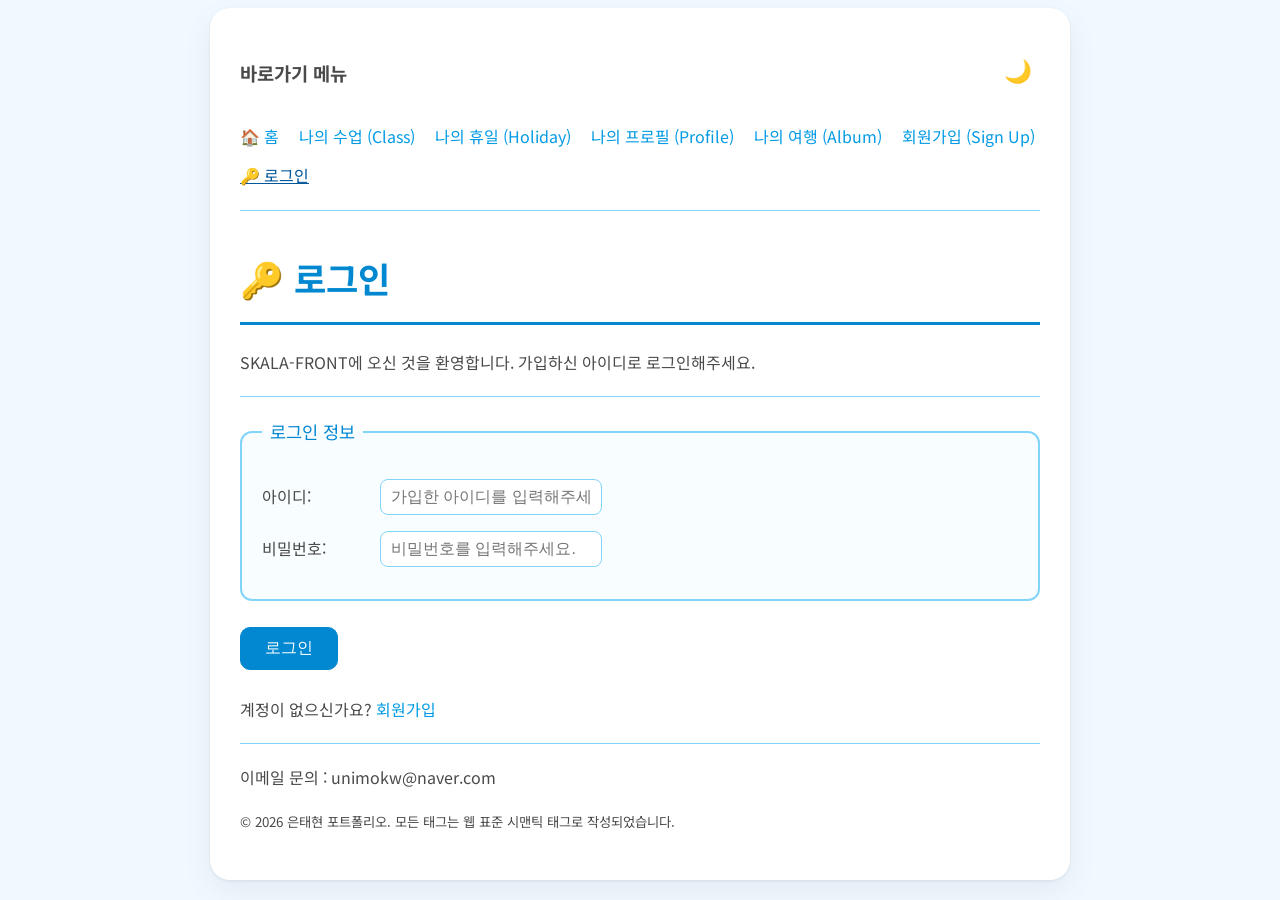
==== html/login.html @ 41a881f4 "0718 과제 - 로그인/로그아웃/마이페이지 로컬 스토리지 구현" ====
<!DOCTYPE html>
<html lang="ko">
    <head>
        <meta charset="UTF-8">
        <meta name="viewport" content="width=device-width, initial-scale=1.0">
        <title>로그인</title>
        <link rel="icon" href="data:image/svg+xml,<svg xmlns='http://www.w3.org/2000/svg' viewBox='0 0 100 100'><text y='.9em' font-size='90'>🪐</text></svg>">
        <link rel="stylesheet" href="../css/style.css">
    </head>
    <body>
        <div class="container">
            <nav>
                <div class="nav-top">
                    <h3>바로가기 메뉴</h3>
                    <div class="nav-top-right">
                        <span id="auth-status" class="auth-status"></span>
                        <button type="button" id="theme-toggle" class="theme-toggle-btn" aria-label="다크모드 전환">🌙</button>
                    </div>
                </div>
                <ul>
                    <li><a href="index.html">🏠 홈</a></li>
                    <li><a href="myClass.html">나의 수업 (Class)</a></li>
                    <li><a href="myHoliday.html">나의 휴일 (Holiday)</a></li>
                    <li><a href="myProfile.html">나의 프로필 (Profile)</a></li>
                    <li><a href="myTrip.html">나의 여행 (Album)</a></li>
                    <li><a href="signUp.html">회원가입 (Sign Up)</a></li>
                    <li id="nav-login-item"><a href="login.html" aria-current="page">🔑 로그인</a></li>
                </ul>
            </nav>
            <hr>

            <h1>🔑 로그인</h1>
            <p>SKALA-FRONT에 오신 것을 환영합니다. 가입하신 아이디로 로그인해주세요.</p>
            <hr>

            <form id="loginForm">
                <fieldset>
                    <legend>로그인 정보</legend>
                    <p class="form-row">
                        <label for="loginId">아이디: </label>
                        <input type="text" id="loginId" name="loginId" class="form-input" required placeholder="가입한 아이디를 입력해주세요.">
                    </p>
                    <p class="form-row">
                        <label for="loginPw">비밀번호: </label>
                        <input type="password" id="loginPw" name="loginPw" class="form-input" required placeholder="비밀번호를 입력해주세요.">
                    </p>
                </fieldset>

                <p id="login-error" class="form-error" hidden>아이디 또는 비밀번호가 일치하지 않습니다.</p>

                <input type="submit" class="btn-submit" value="로그인">
            </form>

            <p>계정이 없으신가요? <a href="signUp.html">회원가입</a></p>

            <hr>
            <footer>
                <p>이메일 문의 : unimokw@naver.com</p>
                <p><small>© 2026 은태현 포트폴리오. 모든 태그는 웹 표준 시맨틱 태그로 작성되었습니다.</small></p>
            </footer>
        </div>
        <script src="../script/themeToggle.js"></script>
        <script src="../script/auth.js"></script>
    </body>
</html>
---- css/style.css ----
/*
    구글 폰트 서버에서 폰트 2종을 불러옴. @import는 파일 맨 위에 있어야 적용됨.
    Poor Story(손글씨 느낌)는 .hero-title 시그니처 타이틀 전용으로만 쓰고,
    본문 전반은 가독성 좋은 Noto Sans KR로 통일함.
*/
@import url('https://fonts.googleapis.com/css2?family=Poor+Story&display=swap');
@import url('https://fonts.googleapis.com/css2?family=Noto+Sans+KR:wght@400;500;700&display=swap');

/* =========================================
   [CSS Variables] 색상 팔레트
   ========================================= */

/*
    :root는 문서 전체(html 최상위)를 가리키는 선택자. 여기에 --변수명: 값; 형태로 커스텀 프로퍼티(CSS 변수)를
    선언해두면, 파일 어디서든 var(--변수명)으로 꺼내 쓸 수 있음.
    지금까지는 #0288d1, #81d4fa 같은 색상 코드가 파일 곳곳에 그대로 반복돼서, 나중에 "메인 색을 바꾸고 싶다"
    같은 요청이 오면 하드코딩된 값을 일일이 찾아서 고쳐야 했음. 변수로 한 곳에 모아두면 여기 값 하나만
    바꿔도 그 변수를 쓰는 모든 곳이 한 번에 바뀌고, 이름(--color-primary 등)만 봐도 "어떤 역할의 색인지"
    바로 알 수 있어서 가독성도 좋아짐.
*/
:root {
    --color-primary: #0288d1;
    --color-primary-dark: #01579b;
    --color-secondary: #00acc1;
    --color-link: #039be5;
    --color-text: #4a4a4a;
    --color-bg: #f0f9ff;
    --color-bg-soft: #f8fdff;
    --color-white: #ffffff;
    --color-border: #81d4fa;
    --color-border-light: #e1f5fe;
    --color-accent-light: #b3e5fc;
    --color-error: #e53935;
    --color-success: #2e7d32;
}

/*
    다크모드 팔레트. 라이트 팔레트와 변수 "이름"은 완전히 동일하고 "값"만 다르게 다시 선언함
    (--color-white가 다크모드에서는 어두운 카드 배경색을 가리키는 식) — 그래서 body/.container/th
    같은 기존 규칙은 하나도 안 건드려도 이 블록이 활성화되는 순간 전체 색이 자동으로 다크 버전으로 바뀜.

    두 가지 방식으로 다크모드를 켤 수 있게 함:
    1) @media (prefers-color-scheme: dark) — 운영체제/브라우저 자체가 다크모드면 아무 설정 없이도 자동 적용.
       단, 사용자가 script/themeToggle.js 버튼으로 "라이트"를 직접 선택했을 수도 있으니,
       :root:not([data-theme="light"])로 "명시적으로 라이트를 고르지 않은 경우에만" 적용되게 예외 처리함.
    2) :root[data-theme="dark"] — JS가 <html data-theme="dark">를 붙였을 때 강제 적용.
       속성 선택자라 미디어쿼리보다 우선순위가 높아서, 시스템이 라이트여도 사용자가 다크를 고르면 이게 이김.
*/
@media (prefers-color-scheme: dark) {
    :root:not([data-theme="light"]) {
        --color-primary: #4fc3f7;
        --color-primary-dark: #81d4fa;
        --color-secondary: #26c6da;
        --color-link: #4fc3f7;
        --color-text: #e0e0e0;
        --color-bg: #10181f;
        --color-bg-soft: #16212a;
        --color-white: #1c2830;
        --color-border: #35505c;
        --color-border-light: #24333c;
        --color-accent-light: #2c4653;
        --color-error: #ef5350;
        --color-success: #66bb6a;
    }
}

:root[data-theme="dark"] {
    --color-primary: #4fc3f7;
    --color-primary-dark: #81d4fa;
    --color-secondary: #26c6da;
    --color-link: #4fc3f7;
    --color-text: #e0e0e0;
    --color-bg: #10181f;
    --color-bg-soft: #16212a;
    --color-white: #1c2830;
    --color-border: #35505c;
    --color-border-light: #24333c;
    --color-accent-light: #2c4653;
    --color-error: #ef5350;
    --color-success: #66bb6a;
}

/* =========================================
   [미션1] 전체 테마 및 텍스트 Styling
   ========================================= */

/*
    body: 페이지 전체 기본값. font-family/color는 자식 요소가 따로 지정 안 하면 그대로 상속됨.
    font-family 바꾸면 전체 글씨체, color 바꾸면 기본 글자색, background-color 바꾸면 전체 배경 톤이 바뀜.
    line-height는 줄간격(font-size 배수) - 키우면 문단이 여유롭게, 줄이면 촘촘해짐.
*/
body {
    font-family: 'Noto Sans KR', sans-serif;
    line-height: 1.7;
    color: var(--color-text);
    background-color: var(--color-bg);
}

/*
    h1/h2: 제목 태그 꾸미기. body보다 구체적인 선택자라 color가 우선 적용됨.
    font-size(rem = 기본 16px 기준 배수)로 크기, padding으로 테두리 안쪽 여백,
    border-bottom/left로 강조선을 넣어 본문과 구분되게 함.
    h1은 밑줄형(border-bottom), h2는 왼쪽 세로띠형(border-left)으로 서로 다른 느낌을 줌.
*/
h1 {
    color: var(--color-primary);
    font-size: 2.2rem;
    padding: 14px 0;
    border-bottom: 3px solid var(--color-primary);
}

h2 {
    color: var(--color-secondary);
    font-size: 1.6rem;
    padding: 8px 0 8px 12px;
    border-left: 6px solid var(--color-secondary);
}

/*
    hr: 지금까지 별도 규칙이 없어서 브라우저 기본 스타일(테두리 입체 음영 효과)에만 의존했음.
    기본 스타일은 브라우저/줌 배율에 따라 두께나 색 톤이 미묘하게 달라 보일 수 있어서,
    모든 페이지에서 완전히 똑같이 보이도록 border를 지우고 border-top 한 줄로 직접 그림.
*/
hr {
    border: none;
    border-top: 1px solid var(--color-border);
    margin: 20px 0;
}

/*
    a / a:hover: 링크 스타일. text-decoration: none으로 기본 밑줄을 없애고,
    :hover(마우스를 올렸을 때만 적용되는 가상 클래스)에서 색을 진하게 바꾸고 밑줄을 다시 보여줘서
    "클릭 가능한 상태"를 알려줌.
*/
a {
    color: var(--color-link);
    text-decoration: none;
}

a:hover {
    color: var(--color-primary-dark);
    text-decoration: underline;
}

/* =========================================
   [미션2] 박스 모델의 이해
   ========================================= */

/*
    .container: 클래스 선택자(.클래스명)라 class="container"가 붙은 요소에만 적용됨.
    width로 박스의 가로 폭을 제한하고, margin: 0 auto(위아래 0, 좌우 auto)를 주면
    브라우저가 남는 좌우 공간을 똑같이 나눠 가져서 박스 자체가 화면 가운데로 이동함
    (박스 모델을 이용한 대표적인 가운데 정렬 방법).
    border/padding/background-color는 이 박스를 하나의 카드처럼 보이게 꾸며줌
    (padding은 테두리 안쪽 여백, border는 테두리 선).
*/
.container {
    width: 800px;
    margin: 0 auto;
    padding: 30px;
    background-color: var(--color-white);
    border-radius: 20px;
    box-shadow: 0 1px 3px rgba(15, 23, 42, 0.08), 0 12px 32px rgba(15, 23, 42, 0.06);
}

/*
    myTrip.html 전용: .trip-card(여행 사진+설명)와 .video-card(브이로그 영상)를
    그룹 선택자(,)로 묶어서 같은 카드 스타일을 한 번에 적용함.
    background-color/border로 경계를 주고, padding(안쪽 여백)과
    margin(카드 사이 바깥 여백)을 줘서 서로 분리된 카드처럼 보이게 함.
*/
.trip-card,
.video-card {
    background-color: var(--color-bg);
    border: 1px solid var(--color-border);
    padding: 16px;
    margin: 16px 0;
    text-align: center;
}

/*
    myClass.html 전용: 시간표 table 꾸미기.
    table의 width로 테이블 전체 가로 폭을, th/td의 padding으로 셀 안쪽 여백을 넉넉하게 줘서
    답답해 보이지 않게 하고, border로 각 셀의 경계를 명확히 함.
    th는 배경색+글자색을 반전시켜 "제목 행"임을 구분되게 함.
    tr:nth-child(even)은 짝수 번째 행에만 배경색을 줘서 줄무늬(지브라) 효과를 내고,
    tr:hover는 마우스를 올린 행만 강조색으로 바뀌어 지금 보고 있는 줄을 찾기 쉽게 함.
*/
table {
    width: 100%;
    border: 1px solid var(--color-border);
    border-collapse: collapse;
}

th {
    background-color: var(--color-primary);
    color: var(--color-white);
    padding: 10px;
}

td {
    padding: 10px;
    border: 1px solid var(--color-border-light);
    text-align: center;
    transition: background-color 0.2s ease;
}

tr:nth-child(even) td {
    background-color: var(--color-bg);
}

tr:hover td {
    background-color: var(--color-accent-light);
}

/* =========================================
   [미션3] 가독성 높은 회원가입 폼
   ========================================= */

/*
    1) 입력창 크기 키우기
    signUp.html의 텍스트/비밀번호/날짜 입력창에는 공통으로 class="form-input"을 붙여뒀고,
    select/textarea는 태그 이름 자체로 구분 가능해서 요소 선택자를 그대로 씀.
    padding을 키우면 안쪽 여백이 늘어나 입력창 자체가 커 보이고, font-size를 키우면 글자가 커져 가독성이 좋아짐.
    :focus(입력창을 클릭해서 포커스를 줬을 때만 적용되는 가상 클래스)에서 테두리색을 바꿔서
    지금 어떤 입력창에 커서가 있는지 한눈에 보이게 함.
*/
.form-input,
select,
textarea {
    padding: 8px 10px;
    font-size: 1rem;
    border: 1px solid var(--color-border);
    background-color: var(--color-white);
    color: var(--color-text);
    max-width: 100%;
    border-radius: 8px;
}

.form-input:focus,
select:focus,
textarea:focus {
    border: 1px solid var(--color-primary);
    background-color: var(--color-bg);
}

/*
    2) fieldset 그룹 테두리 다듬기
    브라우저 기본 fieldset 테두리는 얇고 회색이라 밋밋함. border 두께/색을 바꾸고
    padding으로 안쪽 여백을, margin으로 그룹 사이 바깥 여백을 줘서 그룹이 서로 답답하지 않게 분리됨.
    legend(그룹 제목)는 color/font-size로 강조해서 "여기부터 새로운 입력 그룹"임을 알려줌.
*/
fieldset {
    border: 2px solid var(--color-border);
    padding: 16px 20px;
    margin: 16px 0;
    background-color: var(--color-bg-soft);
    border-radius: 12px;
}

legend {
    color: var(--color-primary);
    font-size: 1.1rem;
    padding: 0 8px;
}

/*
    3) 버튼 꾸미기
    .btn-submit(제출)은 배경을 꽉 채운 파란 버튼으로, .btn-reset(초기화)은 테두리만 있는
    흰 배경 버튼으로 구분해서 "이게 더 중요한 동작"이라는 걸 색으로 알려줌.
    :hover에서 색을 진하게/연하게 바꿔서 버튼 위에 마우스가 있음을 알려줌.
*/
.btn-submit {
    background-color: var(--color-primary);
    color: var(--color-white);
    border: 1px solid var(--color-primary);
    padding: 10px 24px;
    font-size: 1rem;
    margin: 10px 8px 10px 0;
    border-radius: 10px;
}

.btn-submit:hover {
    background-color: var(--color-primary-dark);
    border: 1px solid var(--color-primary-dark);
}

.btn-reset {
    background-color: var(--color-white);
    color: var(--color-primary);
    border: 1px solid var(--color-primary);
    padding: 10px 24px;
    font-size: 1rem;
    margin: 10px 8px;
    border-radius: 10px;
}

.btn-reset:hover {
    background-color: var(--color-bg);
}

/* =========================================
   [미션4] Flex와 Grid로 레이아웃 잡기
   ========================================= */

/*
    index.html 전용: "바로가기 메뉴"의 ul을 Flexbox로 바꿈.
    display: flex를 주면 li(원래는 위→아래로 쌓이는 block 요소)들이 가로 한 줄로 나란히 배치됨.
    list-style: none으로 기본 점(•) 마커를 없애고, gap으로 항목 사이 간격을 주고,
    padding: 0으로 ul 기본 들여쓰기를 제거해서 메뉴처럼 보이게 함.
    flex-wrap: wrap을 주면 화면이 좁아져 한 줄에 다 안 들어갈 때 다음 줄로 자연스럽게 넘어감.
*/
nav ul {
    display: flex;
    flex-wrap: wrap;
    list-style: none;
    gap: 12px 20px;
    padding: 0;
}

/*
    지금 보고 있는 페이지의 nav 링크만 aria-current="page"가 붙어있어서, 이 링크를 다르게 강조함.
    font-weight: bold를 쓰면 글자 자체가 넓어져서(특히 한글 굵은 글씨는 폭 차이가 꽤 큼) 페이지마다
    "어떤 링크가 굵어지는지"에 따라 nav 한 줄의 전체 폭이 달라지고, 그 폭이 넘치는 페이지에서만
    마지막 링크가 다음 줄로 밀려나는 문제가 생겼음. 그래서 폭에 영향 없는 underline + color로만 강조함.
*/
nav a[aria-current="page"] {
    color: var(--color-primary-dark);
    text-decoration: underline;
}

/*
    nav 맨 위 줄(제목 + 다크모드 토글 아이콘)을 양 끝으로 벌려 배치함.
    justify-content: space-between이 핵심 - 첫 자식(h3)은 왼쪽 끝, 마지막 자식(버튼)은 오른쪽 끝으로 밀어줌.
*/
.nav-top {
    display: flex;
    justify-content: space-between;
    align-items: center;
}

/* nav-top 오른쪽 끝에 로그인 상태(#auth-status)와 다크모드 토글을 나란히 묶는 컨테이너 */
.nav-top-right {
    display: flex;
    align-items: center;
    gap: 10px;
}

.auth-status {
    display: flex;
    align-items: center;
    gap: 8px;
    font-size: 0.9rem;
}

.auth-logout-btn {
    background: none;
    border: 1px solid var(--color-border);
    border-radius: 8px;
    color: var(--color-text);
    padding: 4px 10px;
    font-size: 0.85rem;
    cursor: pointer;
}

.auth-logout-btn:hover {
    background-color: var(--color-bg);
}

/* signUp.html/login.html 공통: 입력 검증 실패 시 보여주는 에러 문구 */
.form-error {
    color: var(--color-error);
    font-size: 0.9rem;
    margin-top: 4px;
}

/* myPage.html 전용: 정보 저장 성공 시 보여주는 문구 */
.form-success {
    color: var(--color-success);
    font-size: 0.9rem;
    margin-top: 4px;
}

/*
    모든 페이지 nav 오른쪽 끝에 들어가는 다크모드 토글. 테두리/배경 없이 이모지 하나만 아이콘처럼 보이게
    background/border를 없애고 font-size를 키움. hover 시 살짝 커지는 transform으로 클릭 가능함을 알려줌.
*/
.theme-toggle-btn {
    background: none;
    border: none;
    font-size: 1.4rem;
    line-height: 1;
    padding: 4px 8px;
    cursor: pointer;
    transition: transform 0.2s ease;
}

.theme-toggle-btn:hover {
    transform: scale(1.15);
}

/*
    index.html 전용: .content-wrapper(main + aside + hr + footer를 담은 박스)를 Flexbox 컨테이너로 만들어
    main과 aside가 세로로 쌓이지 않고 가로로 나란히 배치되게 함.
    flex-wrap: wrap을 켜두고, hr/footer에는 flex-basis: 100%를 줘서
    "한 줄을 통째로 차지하게" 만들어 강제로 다음 줄로 넘어가게 하는 방식임
    (main+aside가 첫 줄을 이미 꽉 채웠기 때문에, 100%를 요구하는 다음 요소는 자리가 없어 줄바꿈됨).
*/
.content-wrapper {
    display: flex;
    flex-wrap: wrap;
    gap: 20px;
}

/*
    main은 flex: 2, aside는 flex: 1로 줘서 가로 공간을 2:1 비율로 나눠 가짐
    (main이 핵심 콘텐츠라 더 넓게, aside는 보조 정보라 좁게).
*/
.content-wrapper main {
    flex: 2;
    min-width: 0;
}

.content-wrapper aside {
    flex: 1;
    min-width: 0;
}

/* hr, footer, .mini-apps는 항상 자기 줄을 통째로 차지하게 해서 main/aside 아래로 자연스럽게 이어지게 함 */
.content-wrapper hr,
.content-wrapper footer,
.content-wrapper .mini-apps {
    flex-basis: 100%;
}

/*
    myTrip.html 전용: .trip-grid-container(여행 카드 3장을 담은 박스)를 CSS Grid로 바꿔
    카드들을 3열 바둑판 모양으로 배치함.
    grid-template-columns: repeat(3, 1fr)은 "똑같은 폭(1fr)의 열을 3개 만들라"는 뜻이고,
    gap으로 카드 사이 가로/세로 간격을 줌.
*/
.trip-grid-container {
    display: grid;
    grid-template-columns: repeat(3, 1fr);
    gap: 20px;
}

/* 그리드가 이미 gap으로 카드 사이 간격을 만들어주므로, 기존 .trip-card의 위아래 margin은 중복이라 제거함 */
.trip-grid-container .trip-card {
    margin: 0;
}

/*
    카드 안 img 태그에는 HTML width="400" 속성이 박혀 있는데, 3열 그리드에서는 칸 폭이 400px보다 좁아져
    이미지가 카드 밖으로 삐져나올 수 있음. CSS width: 100%로 "부모(카드) 폭에 맞춰라"라고 덮어써서
    칸 크기에 맞게 자연스럽게 줄어들게 하고, height: auto로 원본 가로세로 비율을 유지함.
*/
.trip-grid-container .trip-card img {
    width: 100%;
    height: auto;
}

/*
    signUp.html 전용: 라벨+입력창 한 쌍으로 이루어진 <p class="form-row"> 행들을 Flexbox로 정렬함.
    display: flex + align-items: center로 라벨과 입력창을 세로 가운데 기준으로 나란히 배치하고,
    label에 flex: 0 0 110px(늘어나지도 줄어들지도 않는 고정 110px)를 줘서
    "아이디:", "비밀번호:", "이메일:" 같은 라벨들의 폭이 전부 똑같이 맞춰지게 함
    → 그 뒤에 오는 입력창들의 시작 위치가 세로로 가지런히 정렬되어 보임.
*/
.form-row {
    display: flex;
    align-items: center;
    flex-wrap: wrap;
    gap: 8px;
}

.form-row label {
    flex: 0 0 110px;
    white-space: nowrap;
}

/*
    myProfile.html 전용: 프로필 사진과 타이틀을 담은 header(.profile-header)를 Flexbox로 만듦.
    flex-direction: column을 주면 자식 요소(h1, img)가 HTML에 쓴 순서 그대로 위→아래로 쌓임.
    align-items: flex-start로 왼쪽 정렬을 줘서, 페이지의 나머지 본문(main, footer 등)과
    같은 왼쪽 기준선에 맞춰지게 함(가운데 정렬하면 이 영역만 붕 떠 보이는 느낌이 들어서 제외).
*/
.profile-header {
    display: flex;
    flex-direction: column;
    align-items: flex-start;
    gap: 16px;
}

/* =========================================
   [미션5] 스마트폰에서 보기 (반응형 웹 디자인)
   ========================================= */

/*
    Media Query: 화면 폭이 786px 이하(스마트폰 등 좁은 화면)일 때만 안의 규칙들이 적용됨.
    786px보다 넓은 화면(PC/태블릿)에서는 이 블록이 무시되고 원래(미션4) 스타일 그대로 유지됨.
*/
@media (max-width: 786px) {
    /*
        .container는 width: 800px으로 고정돼 있어서, 화면이 그보다 좁아지면 콘텐츠가 넘쳐
        가로 스크롤이 생기고 레이아웃이 깨짐. 좁은 화면에서는 width: 100%로 바꿔
        "화면 폭에 맞춰라"로 전환하고, box-sizing: border-box로 padding이 폭에 포함되게 해서
        padding 때문에 다시 넘치지 않게 함. padding 자체도 살짝 줄여 여백 낭비를 줄임.
    */
    .container {
        width: 100%;
        box-sizing: border-box;
        padding: 16px;
    }

    /*
        index.html 전용: 미션4에서 가로로 나란히 배치했던 바로가기 메뉴(nav ul)를
        flex-direction: column으로 다시 세로 1열로 쌓음.
    */
    nav ul {
        flex-direction: column;
    }

    /*
        index.html 전용: main과 aside를 가로 2:1로 나눴던 .content-wrapper를
        flex-direction: column으로 바꿔 위아래로 쌓이는 세로 1열 구조로 전환함.
        main { flex: 2 }, aside { flex: 1 } 같은 비율 설정은 flex-direction: column에서는
        가로 폭이 아니라 세로 높이 비율로 해석되어 버리므로, flex-basis를 auto로 되돌려
        각자 내용물 높이만큼만 차지하게 함.
    */
    .content-wrapper {
        flex-direction: column;
    }

    .content-wrapper main,
    .content-wrapper aside {
        flex: auto;
    }

    /*
        myTrip.html 전용: 3열이었던 grid-template-columns를 1열로 바꿔서
        카드가 위아래로 하나씩 쌓이게 함.
    */
    .trip-grid-container {
        grid-template-columns: 1fr;
    }

    /*
        signUp.html 전용: 786px 이하에서는 .form-row를 flex-direction: column으로 바꿔
        라벨이 입력창 위에 오도록 세로로 쌓음. 좁은 화면에서 라벨 폭을 110px로 고정해두면
        입력창이 설 자리가 부족해지므로, flex-basis를 auto로 되돌려 라벨이 자기 글자 길이만큼만 차지하게 함.
    */
    .form-row {
        flex-direction: column;
        align-items: flex-start;
    }

    .form-row label {
        flex-basis: auto;
    }

    /*
        myClass.html 전용: 시간표 table은 열이 많아서 화면이 좁아지면 억지로 욱여넣기보다
        가로 스크롤로 보는 게 더 자연스러움. .table-scroll(table을 감싼 div)에 overflow-x: auto를 줘서
        table 폭이 화면보다 넓어지면 그 부분만 좌우로 스크롤할 수 있게 함(레이아웃 자체는 안 깨짐).
    */
    .table-scroll {
        overflow-x: auto;
    }
}

/* =========================================
   [미션6] 생동감을 불어넣는 애니메이션
   ========================================= */

/*
    1) 부드러운 색 전환: transition은 "어떤 속성이 바뀔 때 그 변화를 몇 초에 걸쳐 서서히 보여줄지"를 정함.
    transition이 없으면 :hover로 색이 바뀌는 순간 색이 즉시(0초) 뚝 바뀌어 딱딱해 보임.
    a(내비게이션 메뉴 링크 포함)는 color가, 버튼들은 background-color/color/border-color가
    :hover 시점에 바뀌므로, 그 속성들에 transition을 걸어 부드럽게 바뀌게 함.
*/
a {
    transition: color 0.2s ease;
}

.btn-submit,
.btn-reset {
    transition: background-color 0.2s ease, color 0.2s ease, border-color 0.2s ease;
}

/*
    2) 여행 카드 호버 효과: 평소엔 은은한 그림자만 있다가, 마우스를 올리면(:hover)
    transform: translateY(-8px)로 카드를 위로 8px 띄우고, box-shadow를 더 크고 진하게 바꿔
    "카드가 화면 위로 떠오르는" 느낌을 줌. transition을 걸어두면 이 변화가 순간이동이 아니라
    부드럽게 떠오르는 움직임으로 보임. 사진 카드(.trip-card)뿐 아니라 브이로그 카드(.video-card)에도
    같은 효과를 줘서 "여행 앨범 카드"라는 느낌을 통일시킴.
*/
.trip-card,
.video-card {
    box-shadow: 0 2px 6px rgba(0, 0, 0, 0.08);
    transition: transform 0.25s ease, box-shadow 0.25s ease;
}

.trip-card:hover,
.video-card:hover {
    transform: translateY(-8px);
    box-shadow: 0 14px 24px rgba(0, 0, 0, 0.2);
}

/*
    myProfile.html 전용: 프로필 사진에 마우스를 올리면 transform: scale(1.08)로 살짝(8%) 확대되게 함.
    transition을 걸어 순간적으로 커지는 게 아니라 부드럽게 확대되는 느낌을 줌.
*/
.profile-header img {
    transition: transform 0.25s ease;
}

.profile-header img:hover {
    transform: scale(1.08);
}

/*
    3) index.html 등장 애니메이션: @keyframes로 "시간에 따라 스타일이 어떻게 변할지"를 미리 정의하고,
    animation 속성으로 그 keyframes를 실제 요소에 적용함.
    fadeInDown: 처음엔 투명(opacity: 0)하고 위로 12px 떠있다가(translateY(-12px)),
    끝날 땐 완전히 보이고(opacity: 1) 제자리(translateY(0))로 내려오는 움직임.
    .hero-title(index.html의 h1에만 붙인 클래스)에 이 keyframes를 0.8초 동안 재생해서
    페이지가 열리자마자 타이틀이 부드럽게 나타나 보이게 함. forwards는 애니메이션이 끝난 뒤에도
    마지막 상태(완전히 보이는 상태)를 그대로 유지하라는 뜻.
*/
@keyframes fadeInDown {
    from {
        opacity: 0;
        transform: translateY(-12px);
    }
    to {
        opacity: 1;
        transform: translateY(0);
    }
}

.hero-title {
    font-family: 'Poor Story', cursive;
    animation: fadeInDown 0.8s ease-out forwards;
}

/*
    "이달의 베스트 사진" figure를 카드처럼 감쌈. figure 자체에 배경/패딩/그림자를 줘서 하나의 액자처럼 보이게 하고,
    img는 width: 100%로 액자 폭에 꽉 차게 늘린 뒤(HTML의 width="300" 고정값을 덮어씀) border-radius로
    사진 자체 모서리도 둥글림. figcaption은 사진 아래 캡션 위치를 가운데 정렬하고 살짝 연한 색으로 톤다운함.
*/
figure {
    margin: 0;
    padding: 12px;
    background-color: var(--color-white);
    border-radius: 16px;
    box-shadow: 0 1px 2px rgba(15, 23, 42, 0.06), 0 6px 16px rgba(15, 23, 42, 0.05);
}

figure img {
    display: block;
    width: 100%;
    height: auto;
    border-radius: 10px;
}

figcaption {
    margin-top: 10px;
    text-align: center;
    color: var(--color-text);
    opacity: 0.8;
}

/*
    미니 프로그램 섹션을 Grid로 바꿔서 카드가 줄글로 쌓이는 대신 반응형 바둑판으로 배치되게 함.
    auto-fit + minmax(220px, 1fr)는 "칸 하나가 최소 220px은 되게, 남는 공간만큼 칸 수를 자동으로 늘려라"는 뜻이라
    화면 폭에 따라 카드가 몇 개씩 한 줄에 들어갈지 CSS가 알아서 정함.
*/
.mini-apps {
    display: grid;
    grid-template-columns: repeat(auto-fit, minmax(220px, 1fr));
    gap: 16px;
}

.mini-apps h2 {
    grid-column: 1 / -1;
}

.mini-apps section {
    background-color: var(--color-white);
    border-radius: 14px;
    box-shadow: 0 1px 2px rgba(15, 23, 42, 0.06), 0 6px 16px rgba(15, 23, 42, 0.05);
    padding: 18px;
}

/* index.html 전용: 도시별 날씨(위경도) 조회 위젯. select 아래 여백을 주고, 결과 박스는 카드처럼 꾸밈 */
.weather-widget {
    margin-top: 16px;
}

#weather-box {
    margin-top: 10px;
    padding: 12px;
    background-color: var(--color-bg);
    border-radius: 12px;
    box-shadow: 0 1px 2px rgba(15, 23, 42, 0.06), 0 6px 16px rgba(15, 23, 42, 0.05);
}

#weather-box h4 {
    margin: 0 0 6px;
    color: var(--color-primary);
}

#weather-box p {
    margin: 4px 0;
}

/*
    index.html 전용: 선택한 도시 위치를 보여주는 작은 지도(OpenStreetMap 임베드).
    .map-frame에 overflow: hidden을 주면, 안에 있는 iframe이 사각형이어도 부모의 둥근 테두리 밖으로
    삐져나오지 않고 부모 모양대로 잘려서 카드처럼 보임(iframe 자체엔 border-radius가 적용 안 되므로 이 트릭이 필요함).
*/
.map-frame {
    margin-top: 10px;
    border: 1px solid var(--color-border);
    border-radius: 8px;
    overflow: hidden;
}

/*
    지도 위쪽에 얹히는 작은 타이틀 바. #weather-box h4(도시 이름)와 같은 색/굵기를 줘서
    "같은 정보 블록"이라는 느낌으로 통일시킴.
*/
.map-title {
    margin: 0;
    padding: 8px 10px;
    background-color: var(--color-bg);
    color: var(--color-primary);
    font-weight: bold;
}

#city-map {
    display: block;
    width: 100%;
    height: 200px;
    border: 0;
}

/*
    index.html 전용: 갤러그 미니게임 캔버스. 캔버스 내부(어두운 우주 배경, 우주선, 총알, 적)는
    script/galaga.js에서 ctx.fillRect 등으로 직접 그리므로, 여기서는 카드 안에서 캔버스가
    붕 떠 보이지 않도록 가운데 정렬하고 기존 카드 톤에 맞는 테두리만 살짝 둘러줌.
*/
.galaga-canvas {
    display: block;
    margin: 0 auto;
    max-width: 100%;
    border: 1px solid var(--color-border);
    border-radius: 8px;
}

/*
    갤러그를 화면 전체를 덮는 팝업으로 띄움. position: fixed + inset: 0으로 뷰포트 전체를 차지하는
    반투명 검은 배경을 깔고, display: flex + center 정렬로 안의 카드를 항상 화면 정중앙에 둠.
    [hidden] 속성이 있으면 브라우저가 자동으로 display: none 처리하므로, 평소엔 이 규칙 자체가 아예 안 먹힘.
*/
.game-modal {
    position: fixed;
    inset: 0;
    background-color: rgba(0, 0, 0, 0.6);
    display: flex;
    align-items: center;
    justify-content: center;
    z-index: 1000;
}

/*
    [hidden] 속성은 브라우저 기본 스타일로 display: none을 주는데, 그 기본 스타일은 우선순위가 낮아서
    바로 위 .game-modal { display: flex; } 규칙에 그냥 덮어써져 버림(그래서 hidden이 붙어있어도 계속 보였음).
    .game-modal[hidden]처럼 클래스+속성을 함께 쓰면 우선순위가 .game-modal 단독보다 높아져서
    hidden일 때는 확실히 display: none이 이기게 됨.
*/
.game-modal[hidden] {
    display: none;
}

.game-modal-content {
    position: relative;
    background-color: var(--color-white);
    padding: 24px;
    border-radius: 16px;
    box-shadow: 0 20px 50px rgba(0, 0, 0, 0.35);
}

.game-modal-close {
    position: absolute;
    top: 8px;
    right: 8px;
    width: 28px;
    height: 28px;
    border: none;
    border-radius: 50%;
    background-color: var(--color-bg);
    color: var(--color-text);
    font-size: 1rem;
    line-height: 1;
    cursor: pointer;
}
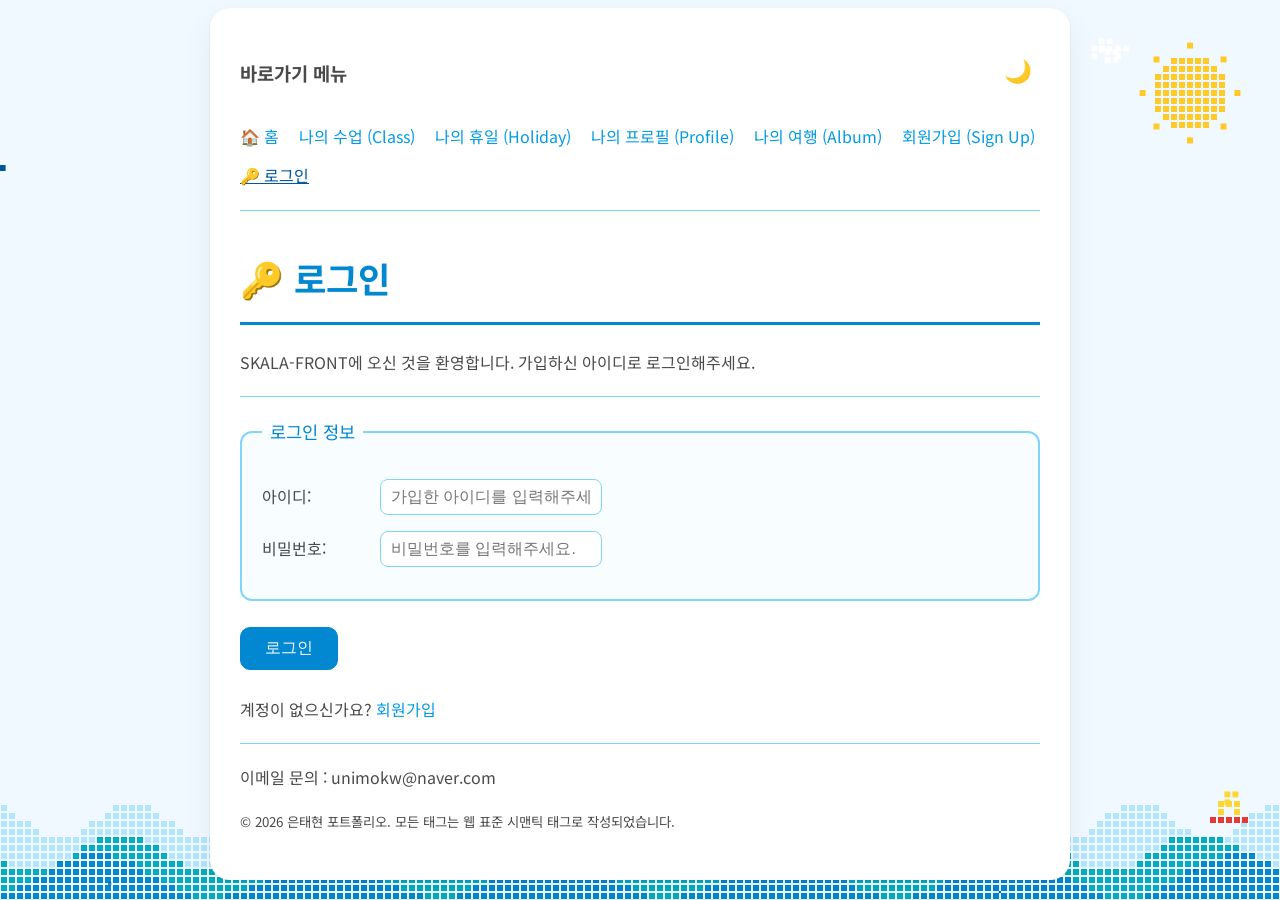
==== commit f824da65: "0718 과제 - 도트 배경 추가 (해/달, 구름, 파도, 서핑, 비행기)" ====
--- a/html/login.html
+++ b/html/login.html
@@ -61,5 +61,6 @@
         </div>
         <script src="../script/themeToggle.js"></script>
         <script src="../script/auth.js"></script>
+        <script src="../script/waveBackground.js"></script>
     </body>
 </html>
--- a/css/style.css
+++ b/css/style.css
@@ -32,6 +32,10 @@
     --color-accent-light: #b3e5fc;
     --color-error: #e53935;
     --color-success: #2e7d32;
+    --color-sun: #ffca28;
+    --color-cloud: #ffffff;
+    --color-surfer-suit: #fdd835;
+    --color-surfer-board: #e53935;
 }
 
 /*
@@ -61,6 +65,10 @@
         --color-accent-light: #2c4653;
         --color-error: #ef5350;
         --color-success: #66bb6a;
+        --color-sun: #c5cae9;
+        --color-cloud: #46586a;
+        --color-surfer-suit: #ffe082;
+        --color-surfer-board: #ff6b6b;
     }
 }
 
@@ -78,6 +86,10 @@
     --color-accent-light: #2c4653;
     --color-error: #ef5350;
     --color-success: #66bb6a;
+    --color-sun: #c5cae9;
+    --color-cloud: #46586a;
+    --color-surfer-suit: #ffe082;
+    --color-surfer-board: #ff6b6b;
 }
 
 /* =========================================
@@ -790,6 +802,21 @@
     padding: 24px;
     border-radius: 16px;
     box-shadow: 0 20px 50px rgba(0, 0, 0, 0.35);
+}
+
+/*
+    모든 페이지 뒤에 깔리는 도트 하늘+파도 배경(script/waveBackground.js가 body에 직접 삽입하는 캔버스).
+    position: fixed + inset: 0으로 뷰포트 전체를 고정 배경으로 덮어서(위쪽엔 해/구름, 아래쪽엔 파도)
+    스크롤해도 항상 같은 자리에 붙어있고, z-index: -1로 .container(카드)보다 뒤에 깔림. 카드가 불투명해서
+    카드 폭(800px) 바깥쪽 좌우 여백에서만 보이는 건 어쩔 수 없는 트레이드오프임(카드가 화면 중앙을 가리기 때문).
+*/
+#wave-background {
+    position: fixed;
+    inset: 0;
+    width: 100vw;
+    height: 100vh;
+    z-index: -1;
+    pointer-events: none;
 }
 
 .game-modal-close {
